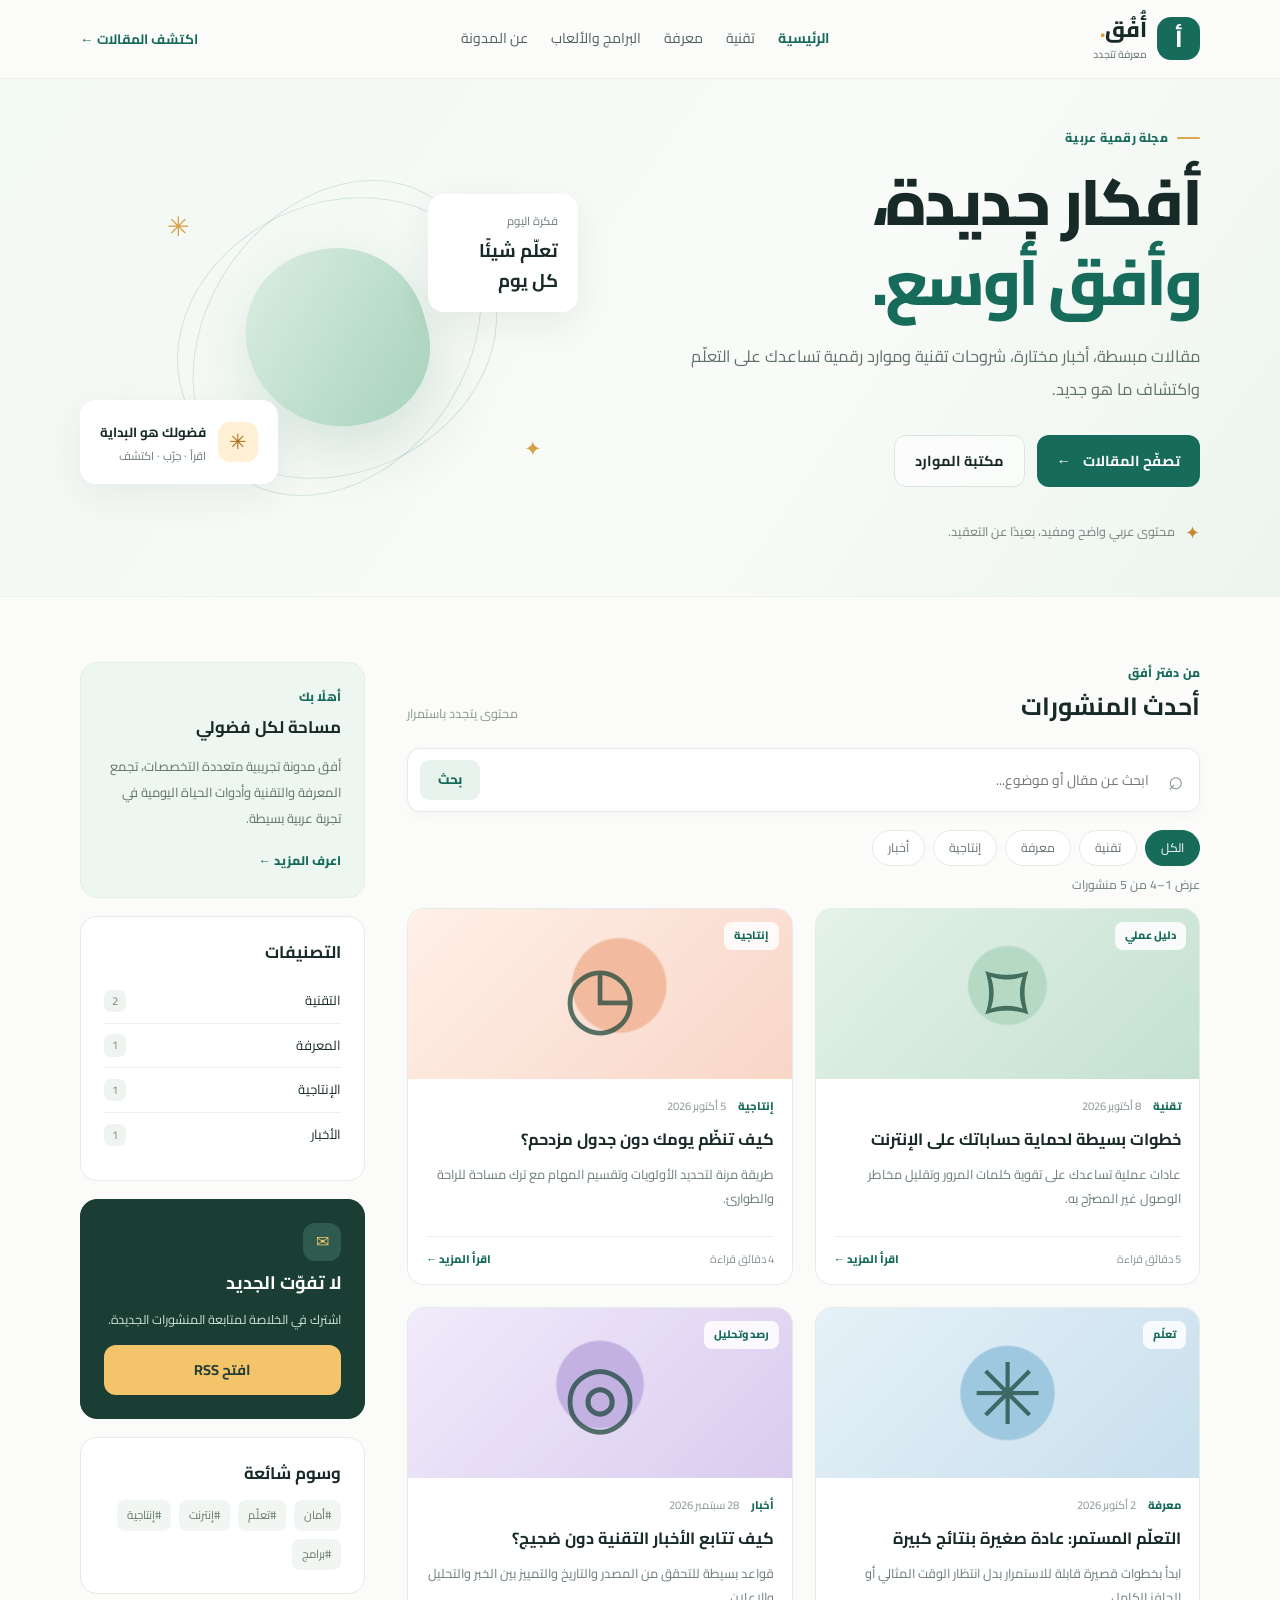
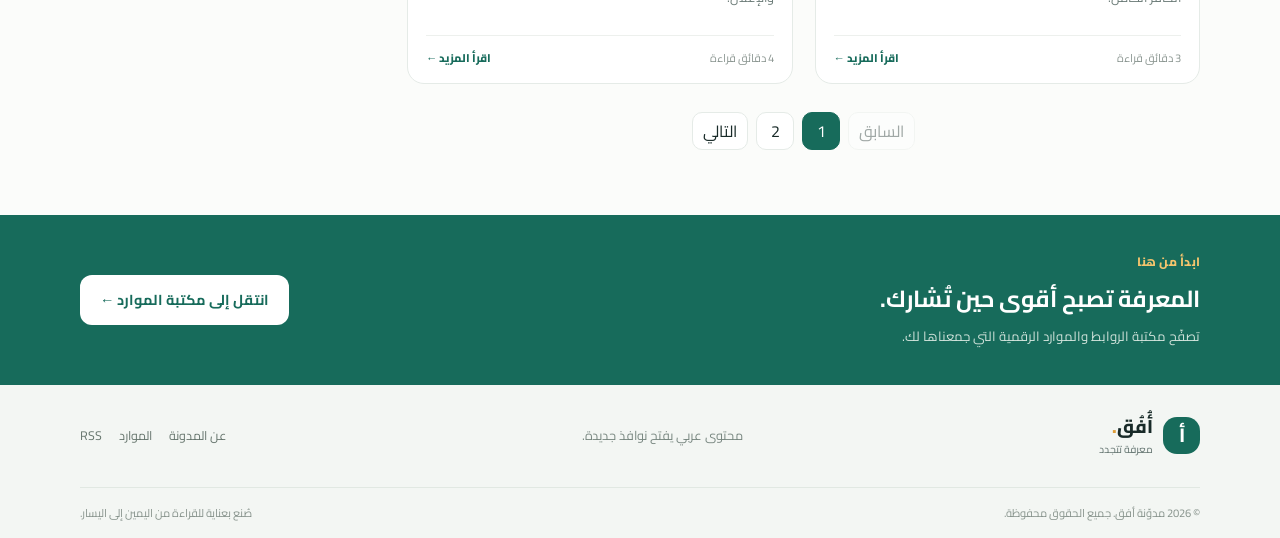
==== index.html @ 0f63c4fe "Add files via upload" ====
<!doctype html>
<html lang="ar" dir="rtl">
<head>
  <meta charset="utf-8">
  <meta name="viewport" content="width=device-width, initial-scale=1">
  <title>مدوّنة أفق | معرفة وتقنية وحياة</title>
  <meta name="description" content="مدونة عربية متعددة التخصصات للمقالات والأخبار والشروحات التقنية وروابط البرامج والألعاب.">
  <meta name="theme-color" content="#176b5b">
  <link rel="canonical" href="https://example.com/">
  <link rel="alternate" type="application/rss+xml" title="خلاصة مدونة أفق RSS" href="rss.xml">
  <meta property="og:type" content="website">
  <meta property="og:locale" content="ar_AR">
  <meta property="og:site_name" content="مدوّنة أفق">
  <meta property="og:title" content="مدوّنة أفق | معرفة وتقنية وحياة">
  <meta property="og:description" content="مساحة عربية للمقالات والأخبار والتقنية والموارد الرقمية.">
  <meta property="og:url" content="https://example.com/">
  <meta property="og:image" content="https://example.com/assets/og-cover.svg">
  <meta name="twitter:card" content="summary_large_image">
  <meta name="twitter:title" content="مدوّنة أفق">
  <meta name="twitter:description" content="معرفة وتقنية وحياة في مكان واحد.">
  <meta name="twitter:image" content="https://example.com/assets/og-cover.svg">
  <link rel="preconnect" href="https://fonts.googleapis.com">
  <link rel="preconnect" href="https://fonts.gstatic.com" crossorigin>
  <link href="https://fonts.googleapis.com/css2?family=Cairo:wght@400;500;600;700;800&display=swap" rel="stylesheet">
  <link rel="stylesheet" href="styles.css">
  <script src="scripts.js" defer></script>
</head>
<body>
  <a class="skip-link" href="#main">تجاوز إلى المحتوى</a>
  <header class="site-header">
    <div class="container header-inner">
      <a class="brand" href="index.html" aria-label="أفق، الصفحة الرئيسية"><span class="brand-mark">أ</span><span>أُفُق<span class="brand-dot">.</span><small>معرفة تتجدد</small></span></a>
      <button class="menu-toggle" type="button" aria-expanded="false" aria-controls="main-nav">القائمة <span aria-hidden="true">☰</span></button>
      <nav id="main-nav" class="main-nav" aria-label="التنقل الرئيسي">
        <a class="active" href="index.html">الرئيسية</a><a href="category.html?name=تقنية">تقنية</a><a href="category.html?name=معرفة">معرفة</a><a href="links.html">البرامج والألعاب</a><a href="#about">عن المدونة</a>
      </nav>
      <a class="header-cta" href="#latest">اكتشف المقالات <span aria-hidden="true">←</span></a>
    </div>
  </header>

  <main id="main">
    <section class="hero">
      <div class="container hero-grid">
        <div class="hero-copy">
          <p class="eyebrow"><span class="eyebrow-line"></span> مجلة رقمية عربية</p>
          <h1>أفكار جديدة،<br><span>وأفق أوسع.</span></h1>
          <p class="hero-lead">مقالات مبسطة، أخبار مختارة، شروحات تقنية وموارد رقمية تساعدك على التعلّم واكتشاف ما هو جديد.</p>
          <div class="hero-actions"><a class="button button-primary" href="#latest">تصفّح المقالات <span aria-hidden="true">←</span></a><a class="button button-quiet" href="links.html">مكتبة الموارد</a></div>
          <div class="hero-proof"><span class="proof-icon" aria-hidden="true">✦</span><span>محتوى عربي واضح ومفيد، بعيدًا عن التعقيد.</span></div>
        </div>
        <div class="hero-art" aria-label="رسم زخرفي تجريدي" role="img">
          <div class="art-orbit orbit-one"></div><div class="art-orbit orbit-two"></div><div class="art-sun"></div>
          <div class="art-card card-top"><span>فكرة اليوم</span><strong>تعلّم شيئًا<br>كل يوم</strong></div>
          <div class="art-card card-bottom"><span class="mini-spark">✳</span><div><strong>فضولك هو البداية</strong><small>اقرأ · جرّب · اكتشف</small></div></div>
          <span class="art-star star-one">✳</span><span class="art-star star-two">✦</span>
        </div>
      </div>
    </section>

    <section class="container content-layout" id="latest">
      <div class="main-column">
        <div class="section-heading"><div><p class="eyebrow">من دفتر أفق</p><h2>أحدث المنشورات</h2></div><span class="section-note">محتوى يتجدد باستمرار</span></div>
        <form class="search-bar" role="search" id="search-form">
          <label class="sr-only" for="site-search">ابحث في المنشورات</label><span aria-hidden="true">⌕</span>
          <input id="site-search" type="search" placeholder="ابحث عن مقال أو موضوع..." autocomplete="off">
          <button type="submit">بحث</button>
        </form>
        <div class="filter-row" aria-label="تصفية المنشورات">
          <button class="filter-chip selected" data-filter="الكل" type="button" aria-pressed="true">الكل</button>
          <button class="filter-chip" data-filter="تقنية" type="button" aria-pressed="false">تقنية</button>
          <button class="filter-chip" data-filter="معرفة" type="button" aria-pressed="false">معرفة</button>
          <button class="filter-chip" data-filter="إنتاجية" type="button" aria-pressed="false">إنتاجية</button>
          <button class="filter-chip" data-filter="أخبار" type="button" aria-pressed="false">أخبار</button>
        </div>
        <p id="results-status" class="results-status" aria-live="polite"></p>
        <div class="post-grid" id="post-grid">
          <article class="post-card" data-category="تقنية" data-tags="أمان إنترنت كلمات المرور">
            <a class="post-image image-green" href="article-1.html" aria-label="اقرأ مقال حماية حساباتك"><span class="image-symbol" aria-hidden="true">⌑</span><span class="image-label">دليل عملي</span></a>
            <div class="post-body"><div class="post-meta"><span>تقنية</span><time datetime="2026-10-08">8 أكتوبر 2026</time></div><h3><a href="article-1.html">خطوات بسيطة لحماية حساباتك على الإنترنت</a></h3><p>عادات عملية تساعدك على تقوية كلمات المرور وتقليل مخاطر الوصول غير المصرّح به.</p><div class="post-footer"><span>5 دقائق قراءة</span><a href="article-1.html" aria-label="اقرأ المزيد: حماية حساباتك">اقرأ المزيد ←</a></div></div>
          </article>
          <article class="post-card" data-category="إنتاجية" data-tags="تنظيم وقت تركيز عمل">
            <a class="post-image image-peach" href="article-2.html" aria-label="اقرأ مقال تنظيم الوقت"><span class="image-symbol" aria-hidden="true">◷</span><span class="image-label">إنتاجية</span></a>
            <div class="post-body"><div class="post-meta"><span>إنتاجية</span><time datetime="2026-10-05">5 أكتوبر 2026</time></div><h3><a href="article-2.html">كيف تنظّم يومك دون جدول مزدحم؟</a></h3><p>طريقة مرنة لتحديد الأولويات وتقسيم المهام مع ترك مساحة للراحة والطوارئ.</p><div class="post-footer"><span>4 دقائق قراءة</span><a href="article-2.html">اقرأ المزيد ←</a></div></div>
          </article>
          <article class="post-card" data-category="معرفة" data-tags="تعلم قراءة معرفة">
            <a class="post-image image-blue" href="article-3.html" aria-label="اقرأ مقال التعلم المستمر"><span class="image-symbol" aria-hidden="true">✳</span><span class="image-label">تعلّم</span></a>
            <div class="post-body"><div class="post-meta"><span>معرفة</span><time datetime="2026-10-02">2 أكتوبر 2026</time></div><h3><a href="article-3.html">التعلّم المستمر: عادة صغيرة بنتائج كبيرة</a></h3><p>ابدأ بخطوات قصيرة قابلة للاستمرار بدل انتظار الوقت المثالي أو الحافز الكامل.</p><div class="post-footer"><span>3 دقائق قراءة</span><a href="article-3.html">اقرأ المزيد ←</a></div></div>
          </article>
          <article class="post-card" data-category="أخبار" data-tags="تقنية ذكاء اصطناعي أخبار">
            <a class="post-image image-lilac" href="article-4.html" aria-label="اقرأ مقال متابعة الأخبار التقنية"><span class="image-symbol" aria-hidden="true">◎</span><span class="image-label">رصد وتحليل</span></a>
            <div class="post-body"><div class="post-meta"><span>أخبار</span><time datetime="2026-09-28">28 سبتمبر 2026</time></div><h3><a href="article-4.html">كيف تتابع الأخبار التقنية دون ضجيج؟</a></h3><p>قواعد بسيطة للتحقق من المصدر والتاريخ والتمييز بين الخبر والتحليل والإعلان.</p><div class="post-footer"><span>4 دقائق قراءة</span><a href="article-4.html">اقرأ المزيد ←</a></div></div>
          </article>
          <article class="post-card" data-category="تقنية" data-tags="برامج ألعاب تحميل أمان">
            <a class="post-image image-yellow" href="article-5.html" aria-label="اقرأ مقال تحميل البرامج بأمان"><span class="image-symbol" aria-hidden="true">↓</span><span class="image-label">سلامة رقمية</span></a>
            <div class="post-body"><div class="post-meta"><span>تقنية</span><time datetime="2026-09-24">24 سبتمبر 2026</time></div><h3><a href="article-5.html">قبل تحميل برنامج أو لعبة: قائمة تحقق سريعة</a></h3><p>تحقّق من المصدر والصلاحيات ومتطلبات التشغيل قبل تثبيت أي ملف على جهازك.</p><div class="post-footer"><span>5 دقائق قراءة</span><a href="article-5.html">اقرأ المزيد ←</a></div></div>
          </article>
        </div>
        <nav class="pagination" aria-label="ترقيم صفحات المنشورات" id="pagination"></nav>
        <p class="empty-state" id="empty-state" hidden>لم نعثر على منشورات مطابقة. جرّب كلمة بحث أو تصنيفًا آخر.</p>
      </div>
      <aside class="sidebar">
        <section class="side-card about-card" id="about"><p class="eyebrow">أهلًا بك</p><h2>مساحة لكل فضولي</h2><p>أفق مدونة تجريبية متعددة التخصصات، تجمع المعرفة والتقنية وأدوات الحياة اليومية في تجربة عربية بسيطة.</p><a href="about.html" class="text-link">اعرف المزيد ←</a></section>
        <section class="side-card"><h2>التصنيفات</h2><ul class="category-list"><li><a href="category.html?name=تقنية">التقنية <span>2</span></a></li><li><a href="category.html?name=معرفة">المعرفة <span>1</span></a></li><li><a href="category.html?name=إنتاجية">الإنتاجية <span>1</span></a></li><li><a href="category.html?name=أخبار">الأخبار <span>1</span></a></li></ul></section>
        <section class="side-card newsletter-card"><span class="newsletter-icon" aria-hidden="true">✉</span><h2>لا تفوّت الجديد</h2><p>اشترك في الخلاصة لمتابعة المنشورات الجديدة.</p><a class="button button-primary button-full" href="rss.xml">افتح RSS</a></section>
        <section class="side-card tags-card"><h2>وسوم شائعة</h2><div class="tag-cloud"><a href="tag.html?name=أمان">#أمان</a><a href="tag.html?name=تعلم">#تعلّم</a><a href="tag.html?name=إنترنت">#إنترنت</a><a href="tag.html?name=إنتاجية">#إنتاجية</a><a href="tag.html?name=برامج">#برامج</a></div></section>
      </aside>
    </section>
    <section class="bottom-cta"><div class="container bottom-cta-inner"><div><p class="eyebrow">ابدأ من هنا</p><h2>المعرفة تصبح أقوى حين تُشارك.</h2><p>تصفّح مكتبة الروابط والموارد الرقمية التي جمعناها لك.</p></div><a href="links.html" class="button button-light">انتقل إلى مكتبة الموارد ←</a></div></section>
  </main>
  <footer class="site-footer"><div class="container footer-top"><a class="brand brand-footer" href="index.html"><span class="brand-mark">أ</span><span>أُفُق<span class="brand-dot">.</span><small>معرفة تتجدد</small></span></a><p>محتوى عربي يفتح نوافذ جديدة.</p><nav aria-label="روابط التذييل"><a href="about.html">عن المدونة</a><a href="links.html">الموارد</a><a href="rss.xml">RSS</a></nav></div><div class="container footer-bottom"><span>© <span id="current-year">2026</span> مدوّنة أفق. جميع الحقوق محفوظة.</span><span>صُنع بعناية للقراءة من اليمين إلى اليسار.</span></div></footer>
</body>
</html>
---- styles.css ----
/* أفق — أنماط أساسية RTL، مصممة من الهاتف إلى الشاشات الكبيرة */
:root{--ink:#182a28;--muted:#6c7c78;--green:#176b5b;--green-dark:#105346;--mint:#e8f4ef;--paper:#fbfcfa;--line:#e5ebe7;--white:#fff;--radius:20px;--shadow:0 12px 36px rgba(22,55,45,.07)}
*{box-sizing:border-box}html{scroll-behavior:smooth;scroll-padding-top:90px}body{margin:0;background:var(--paper);color:var(--ink);font-family:"Cairo",Tahoma,Arial,sans-serif;line-height:1.8}img{max-width:100%;height:auto}a{color:inherit;text-decoration:none}a:hover{color:var(--green)}a:focus-visible,button:focus-visible,input:focus-visible{outline:3px solid #e5a93c;outline-offset:3px}.container{width:min(1120px,calc(100% - 36px));margin-inline:auto}.skip-link{position:absolute;top:-100px;right:1rem;z-index:100;background:#fff;padding:.7rem 1rem;border-radius:8px}.skip-link:focus{top:1rem}.sr-only{position:absolute;width:1px;height:1px;padding:0;margin:-1px;overflow:hidden;clip:rect(0,0,0,0);white-space:nowrap;border:0}
.site-header{position:sticky;top:0;z-index:20;background:rgba(251,252,250,.94);backdrop-filter:blur(14px);border-bottom:1px solid rgba(229,235,231,.8)}.header-inner{min-height:78px;display:flex;align-items:center;gap:28px}.brand{display:inline-flex;align-items:center;gap:10px;font-size:1.35rem;font-weight:800;line-height:1.2;white-space:nowrap}.brand-mark{display:grid;place-items:center;width:43px;height:43px;border-radius:14px;background:var(--green);color:white;font-size:1.45rem}.brand-dot{color:#df9e3a}.brand small{display:block;color:var(--muted);font-size:.66rem;font-weight:500;margin-top:5px}.main-nav{display:flex;align-items:center;gap:23px;margin-inline:auto;font-size:.88rem;color:#51615d}.main-nav a{padding:8px 0}.main-nav a.active,.main-nav a:hover{color:var(--green);font-weight:700}.header-cta{font-size:.85rem;color:var(--green);font-weight:700;white-space:nowrap}.menu-toggle{display:none;border:1px solid var(--line);background:white;border-radius:10px;padding:8px 12px;font:inherit;color:var(--ink)}
.hero{overflow:hidden;background:linear-gradient(125deg,#f2f8f4 0%,#f9fbf8 60%,#edf5ef 100%);border-bottom:1px solid #edf1ed}.hero-grid{display:grid;grid-template-columns:1.05fr .95fr;align-items:center;gap:40px;min-height:470px;padding-block:48px}.eyebrow{display:flex;align-items:center;gap:9px;color:var(--green);font-size:.76rem;font-weight:800;letter-spacing:.02em;margin:0 0 13px}.eyebrow-line{height:2px;width:23px;background:#dca64a;border-radius:5px}.hero h1{font-size:clamp(2.45rem,5vw,4.25rem);line-height:1.25;letter-spacing:-.04em;margin:0 0 18px;font-weight:800}.hero h1 span{color:var(--green)}.hero-lead{max-width:510px;color:#60716b;font-size:1.02rem;line-height:2.05;margin:0}.hero-actions{display:flex;gap:12px;flex-wrap:wrap;margin-top:28px}.button{display:inline-flex;justify-content:center;align-items:center;gap:12px;border-radius:12px;padding:12px 20px;font-family:inherit;font-size:.9rem;font-weight:700;transition:transform .2s,background .2s}.button:hover{transform:translateY(-2px)}.button-primary{background:var(--green);color:white}.button-primary:hover{background:var(--green-dark);color:white}.button-quiet{border:1px solid #dce6df;background:rgba(255,255,255,.6)}.hero-proof{display:flex;align-items:center;gap:10px;margin-top:30px;color:#72817c;font-size:.78rem}.proof-icon{color:#c28b32;font-size:1.1rem}
.hero-art{height:340px;position:relative;display:grid;place-items:center}.art-orbit{position:absolute;border:1px solid rgba(23,107,91,.15);border-radius:50%;transform:rotate(-25deg)}.orbit-one{width:330px;height:270px}.orbit-two{width:260px;height:340px;transform:rotate(35deg)}.art-sun{width:180px;height:180px;border-radius:48% 52% 44% 56%;background:linear-gradient(135deg,#dceee3,#a6d2bb);box-shadow:0 25px 65px rgba(35,104,78,.16);transform:rotate(-15deg)}.art-card{position:absolute;background:rgba(255,255,255,.9);border:1px solid rgba(255,255,255,.95);box-shadow:var(--shadow);border-radius:16px;padding:16px 19px;backdrop-filter:blur(12px)}.card-top{top:26px;right:3%;min-width:150px}.card-top span,.art-card small{display:block;font-size:.72rem;color:var(--muted)}.card-top strong{display:block;font-size:1.15rem;line-height:1.6;margin-top:5px}.card-bottom{bottom:24px;left:0;display:flex;align-items:center;gap:12px}.card-bottom strong{font-size:.83rem}.mini-spark{display:grid;place-items:center;width:40px;height:40px;border-radius:12px;background:#fff0d5;color:#a96f17;font-size:1.3rem}.art-star{position:absolute;color:#d7a143}.star-one{top:35px;left:17%;font-size:1.7rem}.star-two{bottom:40px;right:10%;font-size:1.3rem}
.content-layout{display:grid;grid-template-columns:minmax(0,1fr) 285px;gap:42px;padding-block:65px}.section-heading{display:flex;align-items:end;justify-content:space-between;gap:20px;margin-bottom:23px}.section-heading .eyebrow{margin-bottom:4px}.section-heading h2,.side-card h2{margin:0;font-size:1.55rem;line-height:1.5}.section-note{color:#89958f;font-size:.78rem}.search-bar{display:flex;align-items:center;gap:10px;border:1px solid var(--line);background:white;border-radius:13px;padding:7px 8px 7px 12px;box-shadow:0 4px 14px rgba(20,45,35,.025)}.search-bar>span{font-size:1.65rem;color:#89958f;padding-inline:7px}.search-bar input{min-width:0;flex:1;border:0;outline:none!important;font:inherit;font-size:.86rem;background:transparent;color:var(--ink)}.search-bar button{border:0;border-radius:9px;padding:8px 18px;background:#e8f3ed;color:var(--green);font:inherit;font-size:.83rem;font-weight:800;cursor:pointer}.filter-row{display:flex;gap:8px;flex-wrap:wrap;margin:18px 0 7px}.filter-chip{border:1px solid var(--line);background:white;border-radius:999px;padding:6px 15px;font:inherit;font-size:.77rem;color:#65736e;cursor:pointer}.filter-chip.selected,.filter-chip[aria-pressed="true"]{background:var(--green);border-color:var(--green);color:white}.results-status{min-height:20px;color:var(--muted);font-size:.76rem;margin:8px 0 12px}
.post-grid{display:grid;grid-template-columns:repeat(2,minmax(0,1fr));gap:22px}.post-card{min-width:0;overflow:hidden;border:1px solid var(--line);background:white;border-radius:17px;transition:transform .22s,box-shadow .22s}.post-card:hover{transform:translateY(-3px);box-shadow:var(--shadow)}.post-image{height:170px;display:flex;align-items:center;justify-content:center;position:relative;overflow:hidden}.image-green{background:radial-gradient(circle at 50% 45%,#b6d9c4 0 18%,transparent 19%),linear-gradient(135deg,#e5f2e8,#c4e1d0)}.image-peach{background:radial-gradient(circle at 55% 45%,#f2bba0 0 20%,transparent 21%),linear-gradient(135deg,#fff0e8,#f8d6c7)}.image-blue{background:radial-gradient(circle at 50% 50%,#9ec7e0 0 22%,transparent 23%),linear-gradient(135deg,#e6f1f8,#c8dfed)}.image-lilac{background:radial-gradient(circle at 50% 45%,#c3b1e2 0 20%,transparent 21%),linear-gradient(135deg,#f1ebfb,#d9ccef)}.image-yellow{background:radial-gradient(circle at 50% 50%,#edcf78 0 21%,transparent 22%),linear-gradient(135deg,#fff6d8,#f3e5a8)}.image-symbol{font-size:5.3rem;color:rgba(24,68,54,.72);font-weight:400;line-height:1}.image-label{position:absolute;top:13px;right:13px;background:rgba(255,255,255,.85);padding:4px 10px;border-radius:8px;font-size:.68rem;color:var(--green);font-weight:800}.post-body{padding:17px 18px 15px}.post-meta{display:flex;gap:12px;align-items:center;color:#8a9691;font-size:.7rem}.post-meta span{color:var(--green);font-weight:800}.post-body h3{font-size:1.02rem;line-height:1.7;margin:10px 0 8px}.post-body p{font-size:.8rem;color:var(--muted);line-height:1.9;margin:0;min-height:58px}.post-footer{display:flex;align-items:center;justify-content:space-between;gap:10px;border-top:1px solid #edf0ed;margin-top:16px;padding-top:12px;font-size:.7rem;color:#8b9691}.post-footer a{color:var(--green);font-weight:800;white-space:nowrap}.pagination{display:flex;gap:8px;justify-content:center;align-items:center;margin-top:28px}.page-button{min-width:38px;height:38px;padding:0 10px;border:1px solid var(--line);background:white;border-radius:10px;color:var(--ink);font:inherit;cursor:pointer}.page-button[aria-current="page"]{background:var(--green);border-color:var(--green);color:white}.page-button:disabled{opacity:.4;cursor:not-allowed}.empty-state{padding:24px;text-align:center;background:white;border:1px dashed #cdd9d1;border-radius:14px;color:var(--muted)}
.sidebar{display:flex;flex-direction:column;gap:18px}.side-card{padding:23px;border:1px solid var(--line);border-radius:17px;background:white}.side-card h2{font-size:1.05rem;margin-bottom:14px}.about-card{background:#edf6f0;border-color:#e4efe7}.about-card p:not(.eyebrow){font-size:.81rem;color:#61736a;line-height:2;margin:0 0 13px}.about-card .eyebrow{margin-bottom:7px}.text-link{color:var(--green);font-size:.78rem;font-weight:800}.category-list{list-style:none;padding:0;margin:0}.category-list li+li{border-top:1px solid #edf0ed}.category-list a{display:flex;justify-content:space-between;align-items:center;padding:10px 0;font-size:.82rem}.category-list span{background:#f0f4f1;color:#7a8982;border-radius:7px;padding:1px 8px;font-size:.7rem}.newsletter-card{background:#1a3e34;color:white;border-color:#1a3e34}.newsletter-card h2{font-size:1.13rem;margin:8px 0}.newsletter-card p{font-size:.79rem;color:#d1e1d9;line-height:1.9}.newsletter-icon{display:grid;place-items:center;width:38px;height:38px;border-radius:12px;background:#2e5b4d;color:#f1c46d}.button-full{width:100%;background:#f3c46a;color:#243e34}.button-full:hover{background:#ffda8e;color:#243e34}.tag-cloud{display:flex;gap:8px;flex-wrap:wrap}.tag-cloud a{background:#f2f6f3;border-radius:8px;padding:5px 10px;color:#657a70;font-size:.72rem}.bottom-cta{background:var(--green);color:white}.bottom-cta-inner{display:flex;justify-content:space-between;align-items:center;gap:25px;padding-block:36px}.bottom-cta .eyebrow{color:#f4c46d;margin-bottom:5px}.bottom-cta h2{margin:0;font-size:1.45rem}.bottom-cta p:not(.eyebrow){margin:5px 0 0;color:#d0e2da;font-size:.83rem}.button-light{background:white;color:var(--green);white-space:nowrap}.site-footer{background:#f3f6f3}.footer-top{display:flex;align-items:center;gap:25px;padding-block:27px;border-bottom:1px solid #e1e8e2}.footer-top>p{margin-inline:auto;color:#788780;font-size:.8rem}.footer-top nav{display:flex;gap:17px;font-size:.78rem;color:#66756d}.brand-footer{font-size:1.15rem}.brand-footer .brand-mark{width:37px;height:37px;font-size:1.2rem}.footer-bottom{display:flex;justify-content:space-between;gap:15px;padding-block:15px;color:#87938c;font-size:.7rem}
.inner-hero{padding-block:45px;background:#eef6f0;border-bottom:1px solid var(--line)}.inner-hero h1{font-size:clamp(2rem,4vw,3rem);line-height:1.35;margin:0 0 8px}.inner-hero p{color:var(--muted);margin:0;max-width:680px}.breadcrumb{font-size:.75rem;color:#7d8b84;margin-bottom:12px}.page-content{padding-block:40px 70px;max-width:850px}.page-content h2{margin-top:30px}.resource-list{display:grid;gap:15px}.resource-item{display:flex;gap:16px;align-items:flex-start;padding:20px;border:1px solid var(--line);border-radius:15px;background:white}.resource-icon{flex:0 0 48px;height:48px;display:grid;place-items:center;background:var(--mint);color:var(--green);border-radius:13px;font-size:1.4rem}.resource-item h2{font-size:1rem;margin:0 0 4px}.resource-item p{font-size:.84rem;color:var(--muted);margin:0 0 8px}.resource-item a{font-size:.8rem;color:var(--green);font-weight:800}.article-shell{max-width:780px;margin-inline:auto;padding:42px 18px 70px}.article-header .post-meta{margin-bottom:12px}.article-header h1{font-size:clamp(2rem,4.5vw,3.3rem);line-height:1.4;margin:0 0 16px}.article-lead{font-size:1.08rem;color:#667770;line-height:2}.article-cover{height:230px;border-radius:22px;display:grid;place-items:center;margin:28px 0;font-size:6rem;color:rgba(24,68,54,.7)}.article-content{font-size:1rem;line-height:2.2}.article-content h2{font-size:1.45rem;line-height:1.6;margin-top:32px}.article-content ul{padding-right:1.4rem}.article-content blockquote{margin:24px 0;padding:10px 20px;border-right:4px solid #dba54c;background:#f3f7f3;color:#4c6258;border-radius:8px}.article-tags{display:flex;gap:8px;flex-wrap:wrap;margin-top:30px}.article-tags a{background:#eef5ef;color:var(--green);padding:5px 11px;border-radius:8px;font-size:.76rem}
@media(min-width:900px){.post-grid{grid-template-columns:repeat(2,minmax(0,1fr))}}
@media(max-width:900px){.header-inner{gap:15px}.main-nav{gap:13px}.header-cta{display:none}.hero-grid{gap:20px}.content-layout{grid-template-columns:minmax(0,1fr) 245px;gap:24px}.post-image{height:145px}.post-body{padding:14px}.side-card{padding:18px}}
@media(max-width:700px){.container{width:min(100% - 28px,560px)}.header-inner{min-height:68px;flex-wrap:wrap;justify-content:space-between;padding-block:10px}.brand{font-size:1.18rem}.brand-mark{width:38px;height:38px}.menu-toggle{display:block;margin-inline-start:auto}.main-nav{display:none;order:3;width:100%;margin:0;padding:9px 0 5px;border-top:1px solid var(--line);flex-wrap:wrap;gap:8px 20px}.main-nav.is-open{display:flex}.main-nav a{padding:4px 0}.hero-grid{grid-template-columns:1fr;min-height:0;padding-block:42px 28px}.hero h1{font-size:2.65rem}.hero-art{height:260px;margin-top:2px}.art-sun{width:140px;height:140px}.orbit-one{width:260px;height:210px}.orbit-two{height:265px;width:200px}.card-top{top:10px;right:0}.card-bottom{bottom:5px;left:0}.content-layout{grid-template-columns:1fr;padding-block:42px;gap:32px}.section-heading h2{font-size:1.35rem}.section-note{display:none}.post-grid{grid-template-columns:1fr;gap:16px}.post-card{display:grid;grid-template-columns:115px minmax(0,1fr)}.post-image{height:100%;min-height:180px}.image-symbol{font-size:3.5rem}.image-label{top:8px;right:7px;font-size:.59rem;padding:2px 6px}.post-body{padding:12px}.post-body h3{font-size:.92rem;margin:7px 0}.post-body p{font-size:.75rem;min-height:0}.post-footer{margin-top:10px;padding-top:8px;flex-wrap:wrap}.post-meta{gap:7px;font-size:.62rem}.sidebar{display:grid;grid-template-columns:1fr 1fr}.newsletter-card{grid-column:span 2}.bottom-cta-inner{align-items:flex-start;flex-direction:column;padding-block:30px}.bottom-cta h2{font-size:1.25rem}.footer-top{flex-wrap:wrap;gap:15px}.footer-top>p{order:3;width:100%;margin:0}.footer-top nav{margin-inline-start:auto}.footer-bottom{flex-direction:column;gap:3px}.article-shell{padding-top:30px}.article-cover{height:175px}.resource-item{padding:15px}.resource-icon{flex-basis:40px;height:40px}}
@media(max-width:390px){.post-card{grid-template-columns:95px minmax(0,1fr)}.post-image{min-height:195px}.post-footer span{display:none}.sidebar{grid-template-columns:1fr}.newsletter-card{grid-column:auto}.hero-actions .button{padding:10px 13px}.search-bar button{padding-inline:12px}}
@media(prefers-reduced-motion:reduce){html{scroll-behavior:auto}*,*::before,*::after{transition:none!important;animation:none!important}}
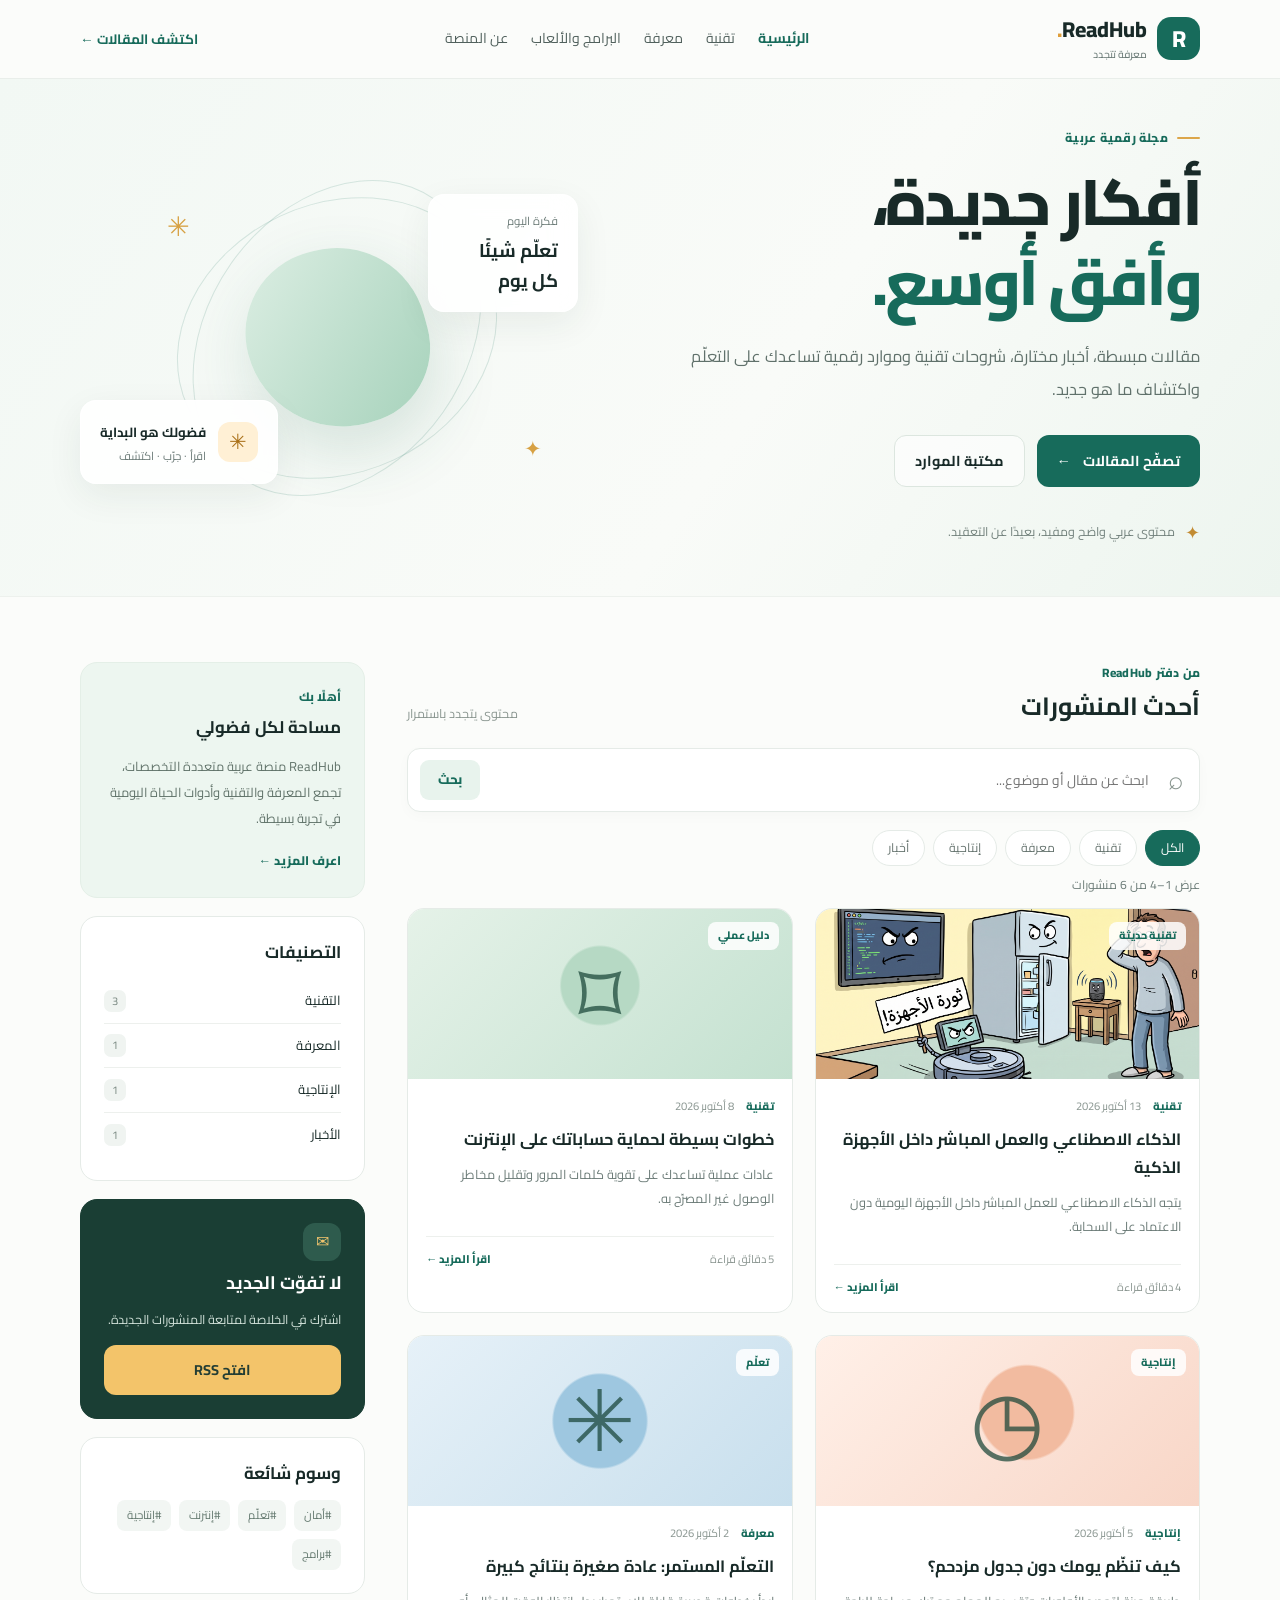
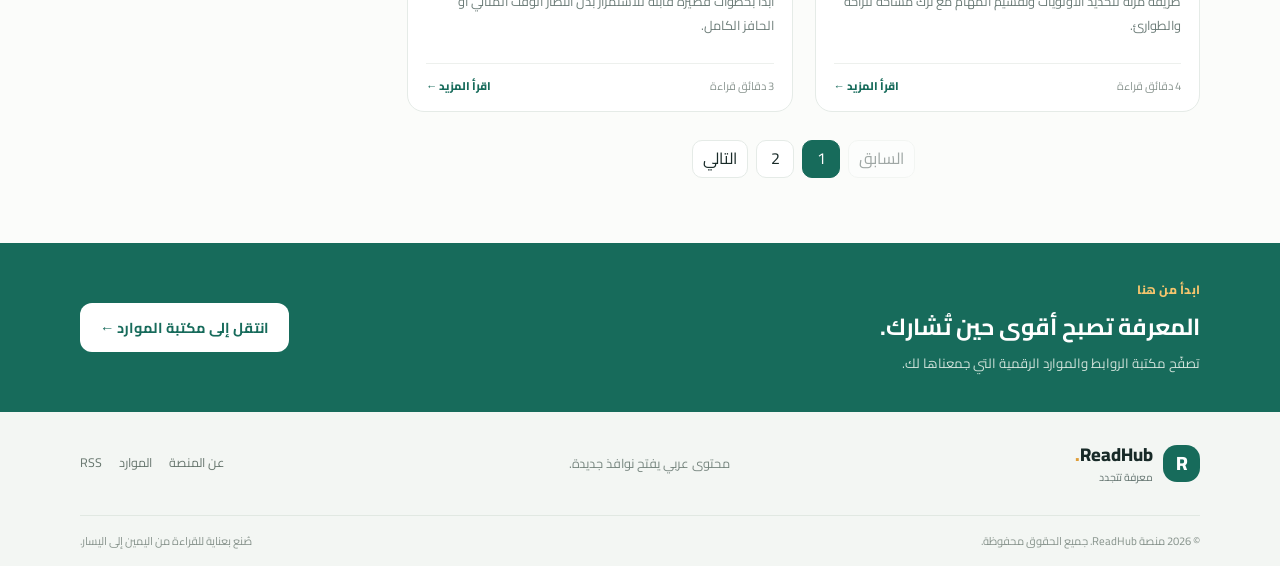
==== commit c4bc87b4: "Add files via upload" ====
--- a/index.html
+++ b/index.html
@@ -1,24 +1,30 @@
 <!doctype html>
 <html lang="ar" dir="rtl">
 <head>
+  <!-- ==================== 1. الإعدادات الأساسية والترميز ==================== -->
   <meta charset="utf-8">
   <meta name="viewport" content="width=device-width, initial-scale=1">
-  <title>مدوّنة أفق | معرفة وتقنية وحياة</title>
-  <meta name="description" content="مدونة عربية متعددة التخصصات للمقالات والأخبار والشروحات التقنية وروابط البرامج والألعاب.">
+  <title>ReadHub | معرفة وتقنية وحياة</title>
+  <meta name="description" content="منصة عربية للمقالات والأخبار والشروحات التقنية وروابط البرامج والموارد الرقمية.">
   <meta name="theme-color" content="#176b5b">
-  <link rel="canonical" href="https://example.com/">
-  <link rel="alternate" type="application/rss+xml" title="خلاصة مدونة أفق RSS" href="rss.xml">
+  <link rel="canonical" href="https://samirnoor27.github.io/readhub/">
+  <link rel="alternate" type="application/rss+xml" title="خلاصة ReadHub RSS" href="rss.xml">
+
+  <!-- ==================== 2. البيانات الوصفية للمشاركة (Open Graph & Twitter) ==================== -->
   <meta property="og:type" content="website">
   <meta property="og:locale" content="ar_AR">
-  <meta property="og:site_name" content="مدوّنة أفق">
-  <meta property="og:title" content="مدوّنة أفق | معرفة وتقنية وحياة">
+  <meta property="og:site_name" content="ReadHub">
+  <meta property="og:title" content="ReadHub | معرفة وتقنية وحياة">
   <meta property="og:description" content="مساحة عربية للمقالات والأخبار والتقنية والموارد الرقمية.">
-  <meta property="og:url" content="https://example.com/">
-  <meta property="og:image" content="https://example.com/assets/og-cover.svg">
+  <meta property="og:url" content="https://samirnoor27.github.io/readhub/">
+  <meta property="og:image" content="https://samirnoor27.github.io/readhub/assets/og-cover.svg">
+  
   <meta name="twitter:card" content="summary_large_image">
-  <meta name="twitter:title" content="مدوّنة أفق">
+  <meta name="twitter:title" content="ReadHub">
   <meta name="twitter:description" content="معرفة وتقنية وحياة في مكان واحد.">
-  <meta name="twitter:image" content="https://example.com/assets/og-cover.svg">
+  <meta name="twitter:image" content="https://samirnoor27.github.io/readhub/assets/og-cover.svg">
+
+  <!-- ==================== 3. الخطوط وملفات التنسيق والسكربتات ==================== -->
   <link rel="preconnect" href="https://fonts.googleapis.com">
   <link rel="preconnect" href="https://fonts.gstatic.com" crossorigin>
   <link href="https://fonts.googleapis.com/css2?family=Cairo:wght@400;500;600;700;800&display=swap" rel="stylesheet">
@@ -26,45 +32,84 @@
   <script src="scripts.js" defer></script>
 </head>
 <body>
+
+  <!-- ==================== 4. الترويسة وشريط التنقل الرئيسي ==================== -->
   <a class="skip-link" href="#main">تجاوز إلى المحتوى</a>
   <header class="site-header">
     <div class="container header-inner">
-      <a class="brand" href="index.html" aria-label="أفق، الصفحة الرئيسية"><span class="brand-mark">أ</span><span>أُفُق<span class="brand-dot">.</span><small>معرفة تتجدد</small></span></a>
+      <a class="brand" href="index.html" aria-label="ReadHub، الصفحة الرئيسية">
+        <span class="brand-mark">R</span>
+        <span>ReadHub<span class="brand-dot">.</span><small>معرفة تتجدد</small></span>
+      </a>
       <button class="menu-toggle" type="button" aria-expanded="false" aria-controls="main-nav">القائمة <span aria-hidden="true">☰</span></button>
       <nav id="main-nav" class="main-nav" aria-label="التنقل الرئيسي">
-        <a class="active" href="index.html">الرئيسية</a><a href="category.html?name=تقنية">تقنية</a><a href="category.html?name=معرفة">معرفة</a><a href="links.html">البرامج والألعاب</a><a href="#about">عن المدونة</a>
+        <a class="active" href="index.html">الرئيسية</a>
+        <a href="category.html?name=تقنية">تقنية</a>
+        <a href="category.html?name=معرفة">معرفة</a>
+        <a href="links.html">البرامج والألعاب</a>
+        <a href="#about">عن المنصة</a>
       </nav>
       <a class="header-cta" href="#latest">اكتشف المقالات <span aria-hidden="true">←</span></a>
     </div>
   </header>
 
   <main id="main">
+    <!-- ==================== 5. قسم الواجهة البصرية (Hero Section) ==================== -->
     <section class="hero">
       <div class="container hero-grid">
         <div class="hero-copy">
           <p class="eyebrow"><span class="eyebrow-line"></span> مجلة رقمية عربية</p>
           <h1>أفكار جديدة،<br><span>وأفق أوسع.</span></h1>
           <p class="hero-lead">مقالات مبسطة، أخبار مختارة، شروحات تقنية وموارد رقمية تساعدك على التعلّم واكتشاف ما هو جديد.</p>
-          <div class="hero-actions"><a class="button button-primary" href="#latest">تصفّح المقالات <span aria-hidden="true">←</span></a><a class="button button-quiet" href="links.html">مكتبة الموارد</a></div>
-          <div class="hero-proof"><span class="proof-icon" aria-hidden="true">✦</span><span>محتوى عربي واضح ومفيد، بعيدًا عن التعقيد.</span></div>
+          <div class="hero-actions">
+            <a class="button button-primary" href="#latest">تصفّح المقالات <span aria-hidden="true">←</span></a>
+            <a class="button button-quiet" href="links.html">مكتبة الموارد</a>
+          </div>
+          <div class="hero-proof">
+            <span class="proof-icon" aria-hidden="true">✦</span>
+            <span>محتوى عربي واضح ومفيد، بعيدًا عن التعقيد.</span>
+          </div>
         </div>
         <div class="hero-art" aria-label="رسم زخرفي تجريدي" role="img">
-          <div class="art-orbit orbit-one"></div><div class="art-orbit orbit-two"></div><div class="art-sun"></div>
-          <div class="art-card card-top"><span>فكرة اليوم</span><strong>تعلّم شيئًا<br>كل يوم</strong></div>
-          <div class="art-card card-bottom"><span class="mini-spark">✳</span><div><strong>فضولك هو البداية</strong><small>اقرأ · جرّب · اكتشف</small></div></div>
-          <span class="art-star star-one">✳</span><span class="art-star star-two">✦</span>
+          <div class="art-orbit orbit-one"></div>
+          <div class="art-orbit orbit-two"></div>
+          <div class="art-sun"></div>
+          <div class="art-card card-top">
+            <span>فكرة اليوم</span>
+            <strong>تعلّم شيئًا<br>كل يوم</strong>
+          </div>
+          <div class="art-card card-bottom">
+            <span class="mini-spark">✳</span>
+            <div>
+              <strong>فضولك هو البداية</strong>
+              <small>اقرأ · جرّب · اكتشف</small>
+            </div>
+          </div>
+          <span class="art-star star-one">✳</span>
+          <span class="art-star star-two">✦</span>
         </div>
       </div>
     </section>
 
+    <!-- ==================== 6. قسم المحتوى الرئيسي والمنشورات ==================== -->
     <section class="container content-layout" id="latest">
       <div class="main-column">
-        <div class="section-heading"><div><p class="eyebrow">من دفتر أفق</p><h2>أحدث المنشورات</h2></div><span class="section-note">محتوى يتجدد باستمرار</span></div>
+        <div class="section-heading">
+          <div>
+            <p class="eyebrow">من دفتر ReadHub</p>
+            <h2>أحدث المنشورات</h2>
+          </div>
+          <span class="section-note">محتوى يتجدد باستمرار</span>
+        </div>
+
+        <!-- أداء البحث والتصفية -->
         <form class="search-bar" role="search" id="search-form">
-          <label class="sr-only" for="site-search">ابحث في المنشورات</label><span aria-hidden="true">⌕</span>
+          <label class="sr-only" for="site-search">ابحث في المنشورات</label>
+          <span aria-hidden="true">⌕</span>
           <input id="site-search" type="search" placeholder="ابحث عن مقال أو موضوع..." autocomplete="off">
           <button type="submit">بحث</button>
         </form>
+
         <div class="filter-row" aria-label="تصفية المنشورات">
           <button class="filter-chip selected" data-filter="الكل" type="button" aria-pressed="true">الكل</button>
           <button class="filter-chip" data-filter="تقنية" type="button" aria-pressed="false">تقنية</button>
@@ -72,41 +117,214 @@
           <button class="filter-chip" data-filter="إنتاجية" type="button" aria-pressed="false">إنتاجية</button>
           <button class="filter-chip" data-filter="أخبار" type="button" aria-pressed="false">أخبار</button>
         </div>
+        
         <p id="results-status" class="results-status" aria-live="polite"></p>
+
+        <!-- شبكة عرض المقالات (post-grid) -->
         <div class="post-grid" id="post-grid">
+
+          <!-- المقال الأول (الجديد) -->
+          <article class="post-card" data-category="تقنية" data-tags="ذكاء اصطناعي تقنية أجهزة ذكية">
+            <a class="post-image" href="article-6.html" aria-label="اقرأ مقال الذكاء الاصطناعي والأجهزة الذكية" style="padding:0;">
+              <img src="assets/ai-devices.jpg" alt="الذكاء الاصطناعي والأجهزة الذكية" style="width:100%; height:100%; object-fit:cover;">
+              <span class="image-label">تقنية حديثة</span>
+            </a>
+            <div class="post-body">
+              <div class="post-meta">
+                <span>تقنية</span>
+                <time datetime="2026-10-13">13 أكتوبر 2026</time>
+              </div>
+              <h3><a href="article-6.html">الذكاء الاصطناعي والعمل المباشر داخل الأجهزة الذكية</a></h3>
+              <p>يتجه الذكاء الاصطناعي للعمل المباشر داخل الأجهزة اليومية دون الاعتماد على السحابة.</p>
+              <div class="post-footer">
+                <span>4 دقائق قراءة</span>
+                <a href="article-6.html">اقرأ المزيد ←</a>
+              </div>
+            </div>
+          </article>
+
+          <!-- المقال الثاني -->
           <article class="post-card" data-category="تقنية" data-tags="أمان إنترنت كلمات المرور">
-            <a class="post-image image-green" href="article-1.html" aria-label="اقرأ مقال حماية حساباتك"><span class="image-symbol" aria-hidden="true">⌑</span><span class="image-label">دليل عملي</span></a>
-            <div class="post-body"><div class="post-meta"><span>تقنية</span><time datetime="2026-10-08">8 أكتوبر 2026</time></div><h3><a href="article-1.html">خطوات بسيطة لحماية حساباتك على الإنترنت</a></h3><p>عادات عملية تساعدك على تقوية كلمات المرور وتقليل مخاطر الوصول غير المصرّح به.</p><div class="post-footer"><span>5 دقائق قراءة</span><a href="article-1.html" aria-label="اقرأ المزيد: حماية حساباتك">اقرأ المزيد ←</a></div></div>
-          </article>
+            <a class="post-image image-green" href="article-1.html" aria-label="اقرأ مقال حماية حساباتك">
+              <span class="image-symbol" aria-hidden="true">⌑</span>
+              <span class="image-label">دليل عملي</span>
+            </a>
+            <div class="post-body">
+              <div class="post-meta">
+                <span>تقنية</span>
+                <time datetime="2026-10-08">8 أكتوبر 2026</time>
+              </div>
+              <h3><a href="article-1.html">خطوات بسيطة لحماية حساباتك على الإنترنت</a></h3>
+              <p>عادات عملية تساعدك على تقوية كلمات المرور وتقليل مخاطر الوصول غير المصرّح به.</p>
+              <div class="post-footer">
+                <span>5 دقائق قراءة</span>
+                <a href="article-1.html" aria-label="اقرأ المزيد: حماية حساباتك">اقرأ المزيد ←</a>
+              </div>
+            </div>
+          </article>
+
+          <!-- المقال الثالث -->
           <article class="post-card" data-category="إنتاجية" data-tags="تنظيم وقت تركيز عمل">
-            <a class="post-image image-peach" href="article-2.html" aria-label="اقرأ مقال تنظيم الوقت"><span class="image-symbol" aria-hidden="true">◷</span><span class="image-label">إنتاجية</span></a>
-            <div class="post-body"><div class="post-meta"><span>إنتاجية</span><time datetime="2026-10-05">5 أكتوبر 2026</time></div><h3><a href="article-2.html">كيف تنظّم يومك دون جدول مزدحم؟</a></h3><p>طريقة مرنة لتحديد الأولويات وتقسيم المهام مع ترك مساحة للراحة والطوارئ.</p><div class="post-footer"><span>4 دقائق قراءة</span><a href="article-2.html">اقرأ المزيد ←</a></div></div>
-          </article>
+            <a class="post-image image-peach" href="article-2.html" aria-label="اقرأ مقال تنظيم الوقت">
+              <span class="image-symbol" aria-hidden="true">◷</span>
+              <span class="image-label">إنتاجية</span>
+            </a>
+            <div class="post-body">
+              <div class="post-meta">
+                <span>إنتاجية</span>
+                <time datetime="2026-10-05">5 أكتوبر 2026</time>
+              </div>
+              <h3><a href="article-2.html">كيف تنظّم يومك دون جدول مزدحم؟</a></h3>
+              <p>طريقة مرنة لتحديد الأولويات وتقسيم المهام مع ترك مساحة للراحة والطوارئ.</p>
+              <div class="post-footer">
+                <span>4 دقائق قراءة</span>
+                <a href="article-2.html">اقرأ المزيد ←</a>
+              </div>
+            </div>
+          </article>
+
+          <!-- المقال الرابع -->
           <article class="post-card" data-category="معرفة" data-tags="تعلم قراءة معرفة">
-            <a class="post-image image-blue" href="article-3.html" aria-label="اقرأ مقال التعلم المستمر"><span class="image-symbol" aria-hidden="true">✳</span><span class="image-label">تعلّم</span></a>
-            <div class="post-body"><div class="post-meta"><span>معرفة</span><time datetime="2026-10-02">2 أكتوبر 2026</time></div><h3><a href="article-3.html">التعلّم المستمر: عادة صغيرة بنتائج كبيرة</a></h3><p>ابدأ بخطوات قصيرة قابلة للاستمرار بدل انتظار الوقت المثالي أو الحافز الكامل.</p><div class="post-footer"><span>3 دقائق قراءة</span><a href="article-3.html">اقرأ المزيد ←</a></div></div>
-          </article>
+            <a class="post-image image-blue" href="article-3.html" aria-label="اقرأ مقال التعلم المستمر">
+              <span class="image-symbol" aria-hidden="true">✳</span>
+              <span class="image-label">تعلّم</span>
+            </a>
+            <div class="post-body">
+              <div class="post-meta">
+                <span>معرفة</span>
+                <time datetime="2026-10-02">2 أكتوبر 2026</time>
+              </div>
+              <h3><a href="article-3.html">التعلّم المستمر: عادة صغيرة بنتائج كبيرة</a></h3>
+              <p>ابدأ بخطوات قصيرة قابلة للاستمرار بدل انتظار الوقت المثالي أو الحافز الكامل.</p>
+              <div class="post-footer">
+                <span>3 دقائق قراءة</span>
+                <a href="article-3.html">اقرأ المزيد ←</a>
+              </div>
+            </div>
+          </article>
+
+          <!-- المقال الخامس -->
           <article class="post-card" data-category="أخبار" data-tags="تقنية ذكاء اصطناعي أخبار">
-            <a class="post-image image-lilac" href="article-4.html" aria-label="اقرأ مقال متابعة الأخبار التقنية"><span class="image-symbol" aria-hidden="true">◎</span><span class="image-label">رصد وتحليل</span></a>
-            <div class="post-body"><div class="post-meta"><span>أخبار</span><time datetime="2026-09-28">28 سبتمبر 2026</time></div><h3><a href="article-4.html">كيف تتابع الأخبار التقنية دون ضجيج؟</a></h3><p>قواعد بسيطة للتحقق من المصدر والتاريخ والتمييز بين الخبر والتحليل والإعلان.</p><div class="post-footer"><span>4 دقائق قراءة</span><a href="article-4.html">اقرأ المزيد ←</a></div></div>
-          </article>
+            <a class="post-image image-lilac" href="article-4.html" aria-label="اقرأ مقال متابعة الأخبار التقنية">
+              <span class="image-symbol" aria-hidden="true">◎</span>
+              <span class="image-label">رصد وتحليل</span>
+            </a>
+            <div class="post-body">
+              <div class="post-meta">
+                <span>أخبار</span>
+                <time datetime="2026-09-28">28 سبتمبر 2026</time>
+              </div>
+              <h3><a href="article-4.html">كيف تتابع الأخبار التقنية دون ضجيج؟</a></h3>
+              <p>قواعد بسيطة للتحقق من المصدر والتاريخ والتمييز بين الخبر والتحليل والإعلان.</p>
+              <div class="post-footer">
+                <span>4 دقائق قراءة</span>
+                <a href="article-4.html">اقرأ المزيد ←</a>
+              </div>
+            </div>
+          </article>
+
+          <!-- المقال السادس -->
           <article class="post-card" data-category="تقنية" data-tags="برامج ألعاب تحميل أمان">
-            <a class="post-image image-yellow" href="article-5.html" aria-label="اقرأ مقال تحميل البرامج بأمان"><span class="image-symbol" aria-hidden="true">↓</span><span class="image-label">سلامة رقمية</span></a>
-            <div class="post-body"><div class="post-meta"><span>تقنية</span><time datetime="2026-09-24">24 سبتمبر 2026</time></div><h3><a href="article-5.html">قبل تحميل برنامج أو لعبة: قائمة تحقق سريعة</a></h3><p>تحقّق من المصدر والصلاحيات ومتطلبات التشغيل قبل تثبيت أي ملف على جهازك.</p><div class="post-footer"><span>5 دقائق قراءة</span><a href="article-5.html">اقرأ المزيد ←</a></div></div>
-          </article>
-        </div>
+            <a class="post-image image-yellow" href="article-5.html" aria-label="اقرأ مقال تحميل البرامج بأمان">
+              <span class="image-symbol" aria-hidden="true">↓</span>
+              <span class="image-label">سلامة رقمية</span>
+            </a>
+            <div class="post-body">
+              <div class="post-meta">
+                <span>تقنية</span>
+                <time datetime="2026-09-24">24 سبتمبر 2026</time>
+              </div>
+              <h3><a href="article-5.html">قبل تحميل برنامج أو لعبة: قائمة تحقق سريعة</a></h3>
+              <p>تحقّق من المصدر والصلاحيات ومتطلبات التشغيل قبل تثبيت أي ملف على جهازك.</p>
+              <div class="post-footer">
+                <span>5 دقائق قراءة</span>
+                <a href="article-5.html">اقرأ المزيد ←</a>
+              </div>
+            </div>
+          </article>
+
+        </div>
+
+        <!-- أزرار ترقيم الصفحات وحالة النتيجة الفارغة -->
         <nav class="pagination" aria-label="ترقيم صفحات المنشورات" id="pagination"></nav>
         <p class="empty-state" id="empty-state" hidden>لم نعثر على منشورات مطابقة. جرّب كلمة بحث أو تصنيفًا آخر.</p>
       </div>
+
+      <!-- ==================== 7. الشريط الجانبي (Sidebar) ==================== -->
       <aside class="sidebar">
-        <section class="side-card about-card" id="about"><p class="eyebrow">أهلًا بك</p><h2>مساحة لكل فضولي</h2><p>أفق مدونة تجريبية متعددة التخصصات، تجمع المعرفة والتقنية وأدوات الحياة اليومية في تجربة عربية بسيطة.</p><a href="about.html" class="text-link">اعرف المزيد ←</a></section>
-        <section class="side-card"><h2>التصنيفات</h2><ul class="category-list"><li><a href="category.html?name=تقنية">التقنية <span>2</span></a></li><li><a href="category.html?name=معرفة">المعرفة <span>1</span></a></li><li><a href="category.html?name=إنتاجية">الإنتاجية <span>1</span></a></li><li><a href="category.html?name=أخبار">الأخبار <span>1</span></a></li></ul></section>
-        <section class="side-card newsletter-card"><span class="newsletter-icon" aria-hidden="true">✉</span><h2>لا تفوّت الجديد</h2><p>اشترك في الخلاصة لمتابعة المنشورات الجديدة.</p><a class="button button-primary button-full" href="rss.xml">افتح RSS</a></section>
-        <section class="side-card tags-card"><h2>وسوم شائعة</h2><div class="tag-cloud"><a href="tag.html?name=أمان">#أمان</a><a href="tag.html?name=تعلم">#تعلّم</a><a href="tag.html?name=إنترنت">#إنترنت</a><a href="tag.html?name=إنتاجية">#إنتاجية</a><a href="tag.html?name=برامج">#برامج</a></div></section>
+        <!-- نبذة عن المنصة -->
+        <section class="side-card about-card" id="about">
+          <p class="eyebrow">أهلًا بك</p>
+          <h2>مساحة لكل فضولي</h2>
+          <p>ReadHub منصة عربية متعددة التخصصات، تجمع المعرفة والتقنية وأدوات الحياة اليومية في تجربة بسيطة.</p>
+          <a href="about.html" class="text-link">اعرف المزيد ←</a>
+        </section>
+
+        <!-- التصنيفات -->
+        <section class="side-card">
+          <h2>التصنيفات</h2>
+          <ul class="category-list">
+            <li><a href="category.html?name=تقنية">التقنية <span>3</span></a></li>
+            <li><a href="category.html?name=معرفة">المعرفة <span>1</span></a></li>
+            <li><a href="category.html?name=إنتاجية">الإنتاجية <span>1</span></a></li>
+            <li><a href="category.html?name=أخبار">الأخبار <span>1</span></a></li>
+          </ul>
+        </section>
+
+        <!-- الاشتراك بالخلاصة -->
+        <section class="side-card newsletter-card">
+          <span class="newsletter-icon" aria-hidden="true">✉</span>
+          <h2>لا تفوّت الجديد</h2>
+          <p>اشترك في الخلاصة لمتابعة المنشورات الجديدة.</p>
+          <a class="button button-primary button-full" href="rss.xml">افتح RSS</a>
+        </section>
+
+        <!-- الوسوم الشائعة -->
+        <section class="side-card tags-card">
+          <h2>وسوم شائعة</h2>
+          <div class="tag-cloud">
+            <a href="tag.html?name=أمان">#أمان</a>
+            <a href="tag.html?name=تعلم">#تعلّم</a>
+            <a href="tag.html?name=إنترنت">#إنترنت</a>
+            <a href="tag.html?name=إنتاجية">#إنتاجية</a>
+            <a href="tag.html?name=برامج">#برامج</a>
+          </div>
+        </section>
       </aside>
     </section>
-    <section class="bottom-cta"><div class="container bottom-cta-inner"><div><p class="eyebrow">ابدأ من هنا</p><h2>المعرفة تصبح أقوى حين تُشارك.</h2><p>تصفّح مكتبة الروابط والموارد الرقمية التي جمعناها لك.</p></div><a href="links.html" class="button button-light">انتقل إلى مكتبة الموارد ←</a></div></section>
+
+    <!-- ==================== 8. دعوة للعمل السفلية (Call to Action) ==================== -->
+    <section class="bottom-cta">
+      <div class="container bottom-cta-inner">
+        <div>
+          <p class="eyebrow">ابدأ من هنا</p>
+          <h2>المعرفة تصبح أقوى حين تُشارك.</h2>
+          <p>تصفّح مكتبة الروابط والموارد الرقمية التي جمعناها لك.</p>
+        </div>
+        <a href="links.html" class="button button-light">انتقل إلى مكتبة الموارد ←</a>
+      </div>
+    </section>
   </main>
-  <footer class="site-footer"><div class="container footer-top"><a class="brand brand-footer" href="index.html"><span class="brand-mark">أ</span><span>أُفُق<span class="brand-dot">.</span><small>معرفة تتجدد</small></span></a><p>محتوى عربي يفتح نوافذ جديدة.</p><nav aria-label="روابط التذييل"><a href="about.html">عن المدونة</a><a href="links.html">الموارد</a><a href="rss.xml">RSS</a></nav></div><div class="container footer-bottom"><span>© <span id="current-year">2026</span> مدوّنة أفق. جميع الحقوق محفوظة.</span><span>صُنع بعناية للقراءة من اليمين إلى اليسار.</span></div></footer>
+
+  <!-- ==================== 9. تذييل الصفحة (Footer) ==================== -->
+  <footer class="site-footer">
+    <div class="container footer-top">
+      <a class="brand brand-footer" href="index.html">
+        <span class="brand-mark">R</span>
+        <span>ReadHub<span class="brand-dot">.</span><small>معرفة تتجدد</small></span>
+      </a>
+      <p>محتوى عربي يفتح نوافذ جديدة.</p>
+      <nav aria-label="روابط التذييل">
+        <a href="about.html">عن المنصة</a>
+        <a href="links.html">الموارد</a>
+        <a href="rss.xml">RSS</a>
+      </nav>
+    </div>
+    <div class="container footer-bottom">
+      <span>© <span id="current-year">2026</span> منصة ReadHub. جميع الحقوق محفوظة.</span>
+      <span>صُنع بعناية للقراءة من اليمين إلى اليسار.</span>
+    </div>
+  </footer>
+
 </body>
-</html>
+</html>
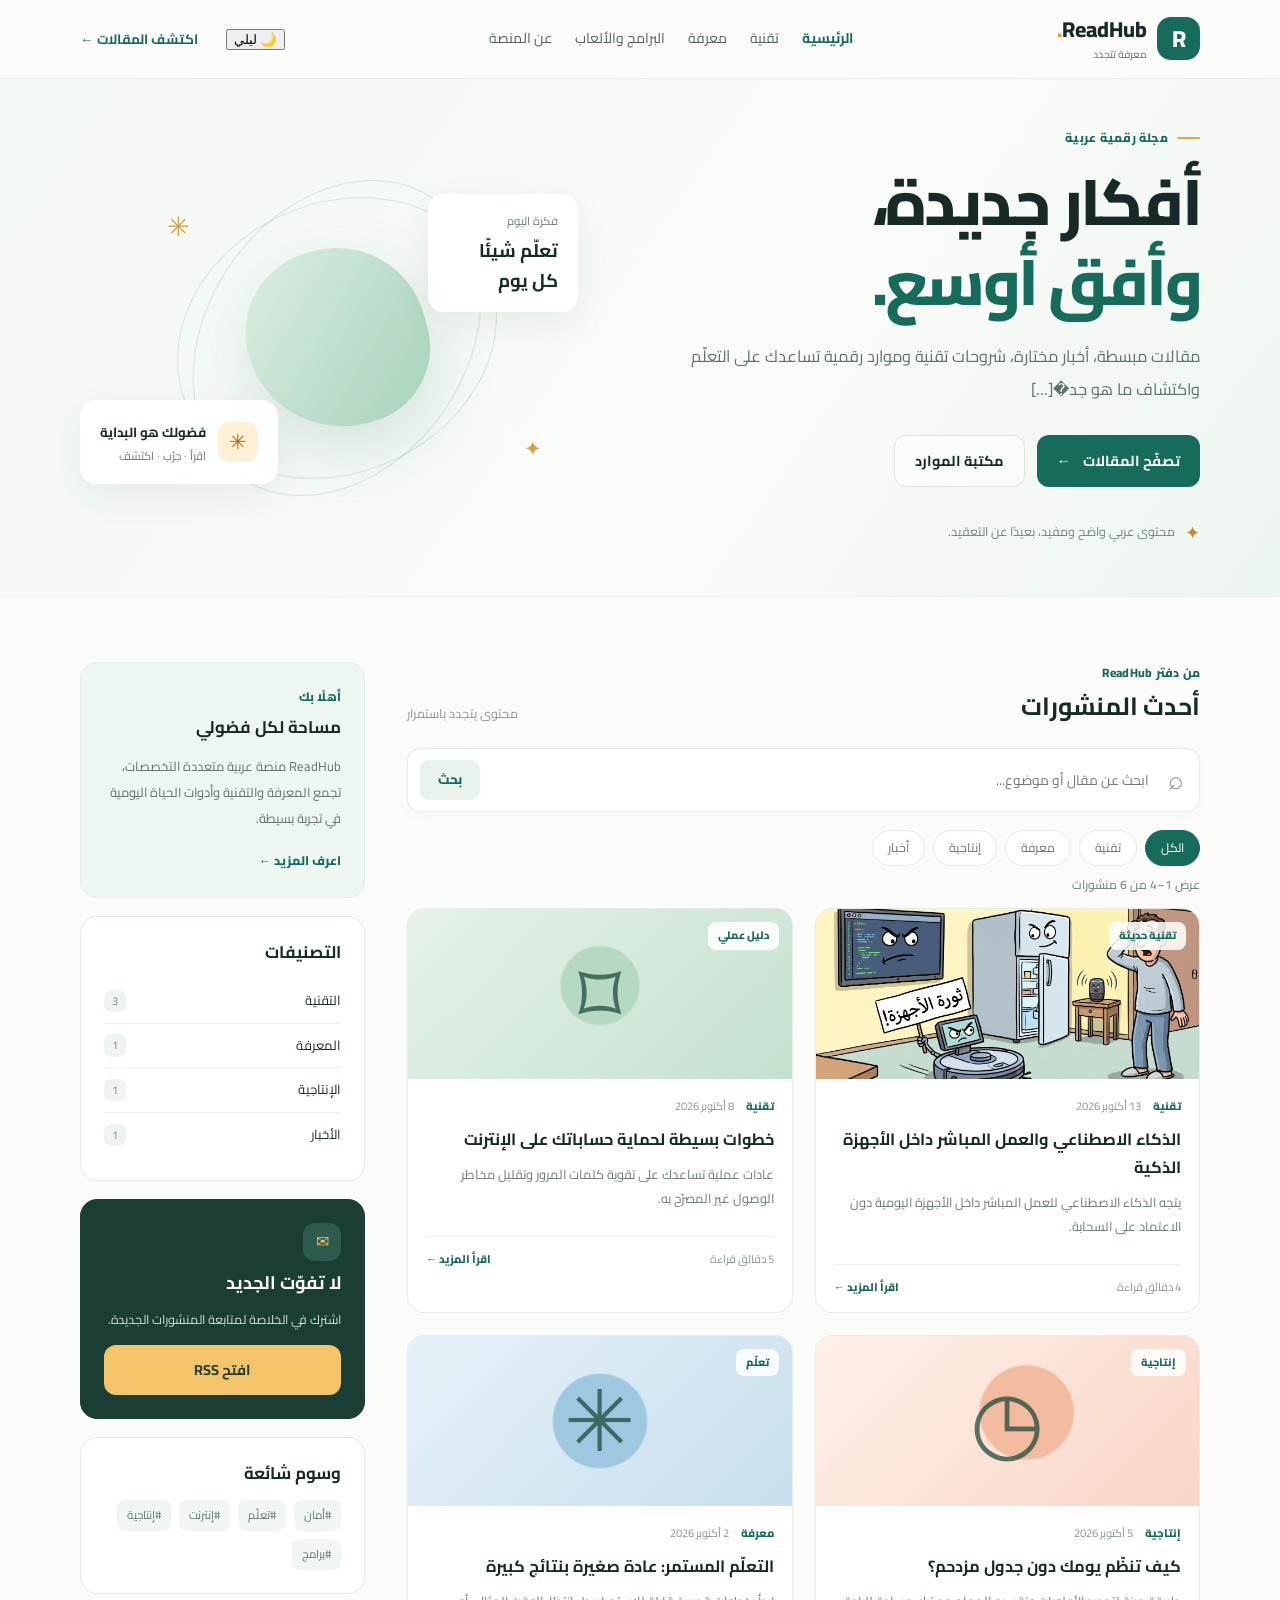
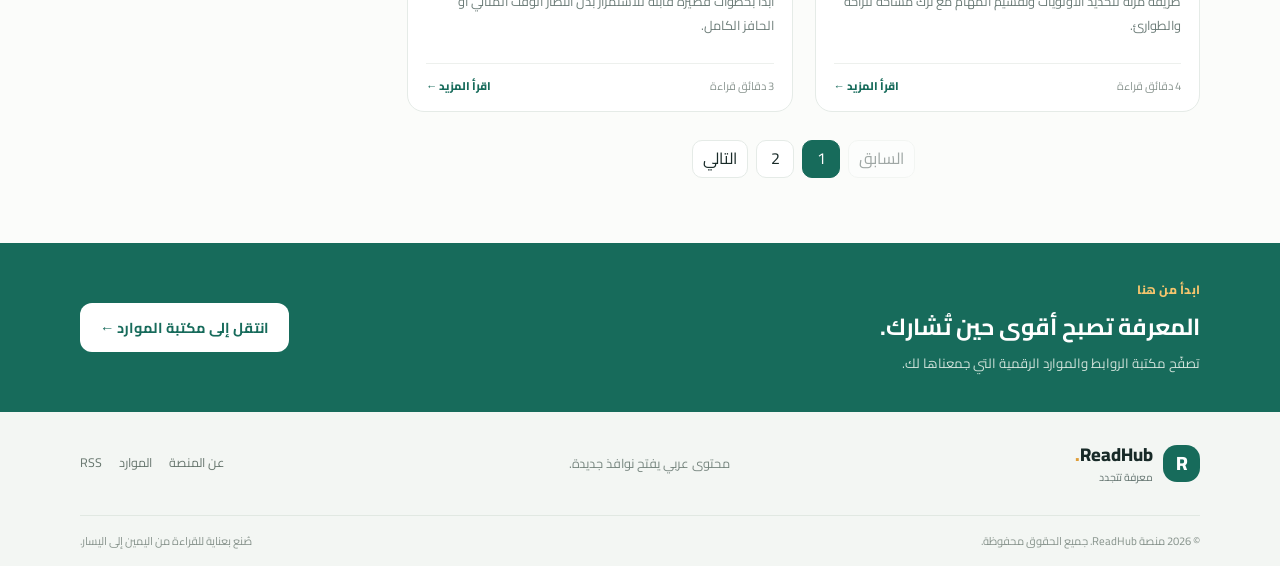
==== commit 081375b7: "Add theme toggle and include dark-mode assets" ====
--- a/index.html
+++ b/index.html
@@ -29,7 +29,11 @@
   <link rel="preconnect" href="https://fonts.gstatic.com" crossorigin>
   <link href="https://fonts.googleapis.com/css2?family=Cairo:wght@400;500;600;700;800&display=swap" rel="stylesheet">
   <link rel="stylesheet" href="styles.css">
+  <!-- ملف أنماط الوضع الليلي (مضاف) -->
+  <link rel="stylesheet" href="dark-mode.css">
   <script src="scripts.js" defer></script>
+  <!-- ملف جافاسكربت الوضع الليلي (مضاف) -->
+  <script src="dark-mode.js" defer></script>
 </head>
 <body>
 
@@ -49,6 +53,13 @@
         <a href="links.html">البرامج والألعاب</a>
         <a href="#about">عن المنصة</a>
       </nav>
+
+      <!-- زر تبديل الوضع الليلي -->
+      <button id="theme-toggle" class="theme-toggle" type="button" aria-label="تفعيل الوضع الليلي" aria-pressed="false">
+        <span class="theme-icon" aria-hidden="true">🌙</span>
+        <span class="theme-text">ليلي</span>
+      </button>
+
       <a class="header-cta" href="#latest">اكتشف المقالات <span aria-hidden="true">←</span></a>
     </div>
   </header>
@@ -60,7 +71,7 @@
         <div class="hero-copy">
           <p class="eyebrow"><span class="eyebrow-line"></span> مجلة رقمية عربية</p>
           <h1>أفكار جديدة،<br><span>وأفق أوسع.</span></h1>
-          <p class="hero-lead">مقالات مبسطة، أخبار مختارة، شروحات تقنية وموارد رقمية تساعدك على التعلّم واكتشاف ما هو جديد.</p>
+          <p class="hero-lead">مقالات مبسطة، أخبار مختارة، شروحات تقنية وموارد رقمية تساعدك على التعلّم واكتشاف ما هو جد�[...]</p>
           <div class="hero-actions">
             <a class="button button-primary" href="#latest">تصفّح المقالات <span aria-hidden="true">←</span></a>
             <a class="button button-quiet" href="links.html">مكتبة الموارد</a>
@@ -327,4 +338,4 @@
   </footer>
 
 </body>
-</html>+</html>
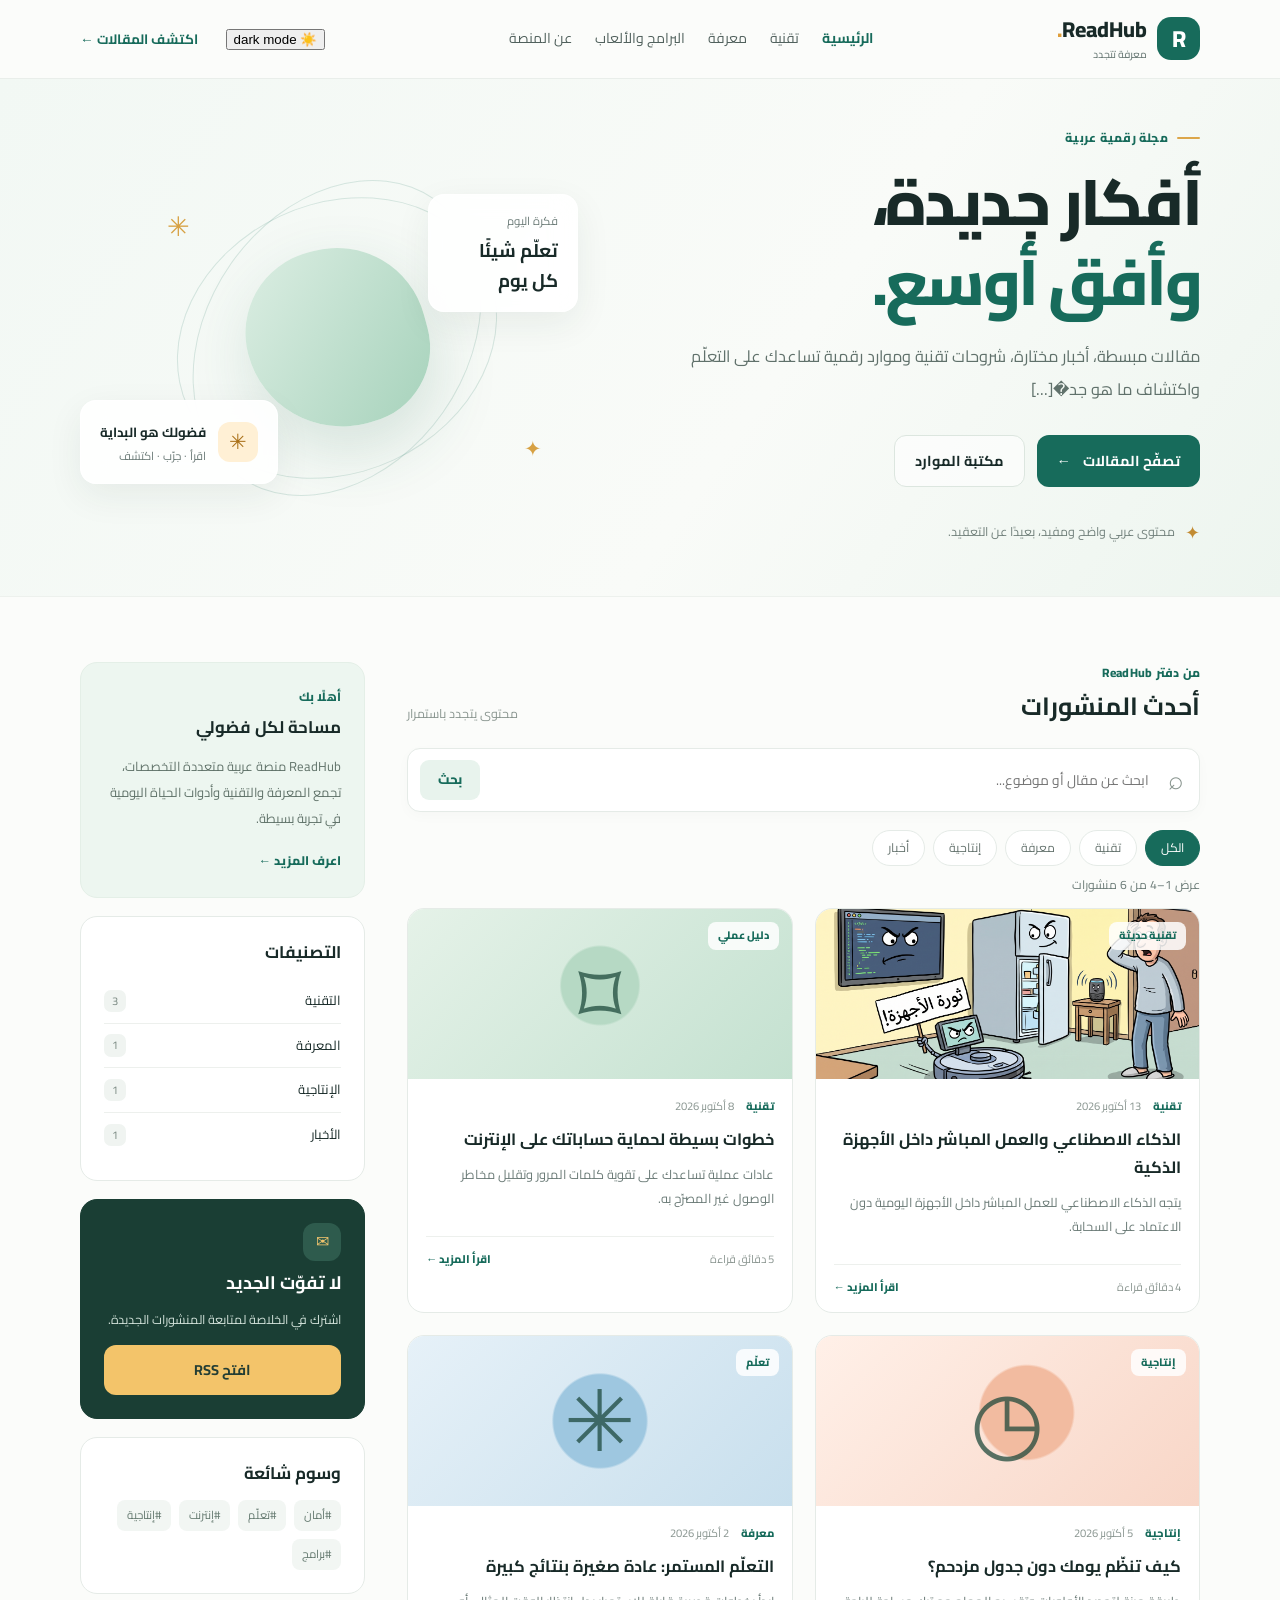
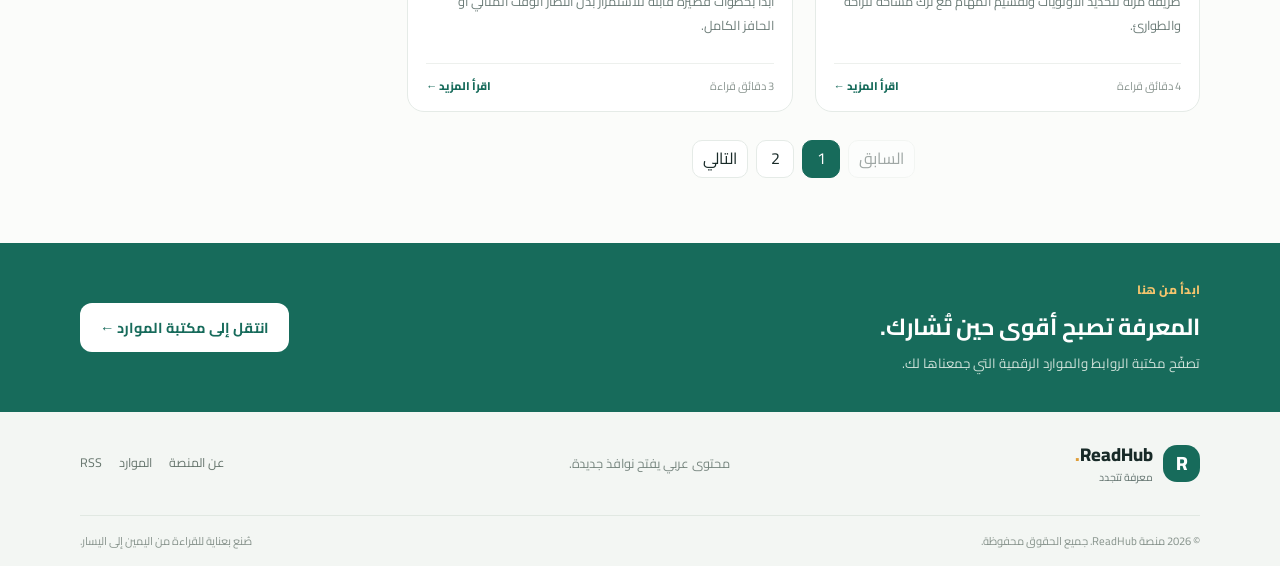
==== commit e8ce0224: "Fix theme toggle: add dark-mode.js and update index button label/icon" ====
--- a/index.html
+++ b/index.html
@@ -56,8 +56,8 @@
 
       <!-- زر تبديل الوضع الليلي -->
       <button id="theme-toggle" class="theme-toggle" type="button" aria-label="تفعيل الوضع الليلي" aria-pressed="false">
-        <span class="theme-icon" aria-hidden="true">🌙</span>
-        <span class="theme-text">ليلي</span>
+        <span class="theme-icon" aria-hidden="true">☀️</span>
+        <span class="theme-text">dark mode</span>
       </button>
 
       <a class="header-cta" href="#latest">اكتشف المقالات <span aria-hidden="true">←</span></a>
--- a/dark-mode.css
+++ b/dark-mode.css
@@ -0,0 +1,101 @@
+/* Dark mode overrides for ReadHub
+   This file adds a .dark-theme class which flips key colors and overrides
+   card/background/border styles where the main stylesheet uses hard-coded
+   light colors.
+*/
+:root{
+  --dm-paper:#0b1220;
+  --dm-ink:#e6eef8;
+  --dm-muted:#9aa6b2;
+  --dm-green:#60a5fa;
+  --dm-line:#1f2a36;
+  --dm-card:#0f1a26;
+  --dm-soft:#111920;
+}
+
+/* Apply base text/background when dark theme enabled */
+body.dark-theme{
+  background:var(--dm-paper) !important;
+  color:var(--dm-ink) !important;
+}
+
+/* Header and navigation */
+body.dark-theme .site-header{
+  background:rgba(8,12,18,.85) !important;
+  border-bottom:1px solid rgba(255,255,255,.06) !important;
+}
+
+body.dark-theme .header-inner a.brand,
+body.dark-theme .main-nav a,
+body.dark-theme .site-footer a{
+  color:var(--dm-ink) !important;
+}
+
+/* Cards, panels, hero */
+body.dark-theme .post-card,
+body.dark-theme .side-card,
+body.dark-theme .newsletter-card,
+body.dark-theme .bottom-cta,
+body.dark-theme .hero,
+body.dark-theme .inner-hero{
+  background:var(--dm-card) !important;
+  color:var(--dm-ink) !important;
+  border-color:rgba(255,255,255,.04) !important;
+}
+
+/* Post image labels and symbols */
+body.dark-theme .image-label,
+body.dark-theme .image-symbol,
+body.dark-theme .post-meta span{
+  color:var(--dm-muted) !important;
+}
+
+/* Links and buttons */
+body.dark-theme a,
+body.dark-theme .text-link{
+  color:var(--dm-ink) !important;
+}
+
+body.dark-theme .button-primary{
+  background:var(--dm-green) !important;
+  color:#072033 !important;
+  border-color:transparent !important;
+}
+
+body.dark-theme .button-quiet,
+body.dark-theme .button-light{
+  background:transparent !important;
+  color:var(--dm-ink) !important;
+  border-color:rgba(255,255,255,.04) !important;
+}
+
+/* Tag cloud / sidebar links */
+body.dark-theme .tag-cloud a,
+body.dark-theme .category-list a{
+  background:rgba(255,255,255,.03);
+  color:var(--dm-ink);
+  border-radius:10px;
+  padding:6px 8px;
+}
+
+/* Post images: slight lift in contrast for dark */
+body.dark-theme .post-image img{
+  filter:contrast(1.02) saturate(.95);
+}
+
+/* Theme toggle button appearance */
+.theme-toggle{
+  transition:transform .15s ease, background .15s ease, border-color .15s ease;
+}
+
+body.dark-theme .theme-toggle{
+  border-color:rgba(255,255,255,.06) !important;
+  color:var(--dm-ink) !important;
+}
+
+/* Footer */
+body.dark-theme .site-footer{
+  background:transparent;
+  color:var(--dm-ink) !important;
+  border-top:1px solid rgba(255,255,255,.04);
+}
